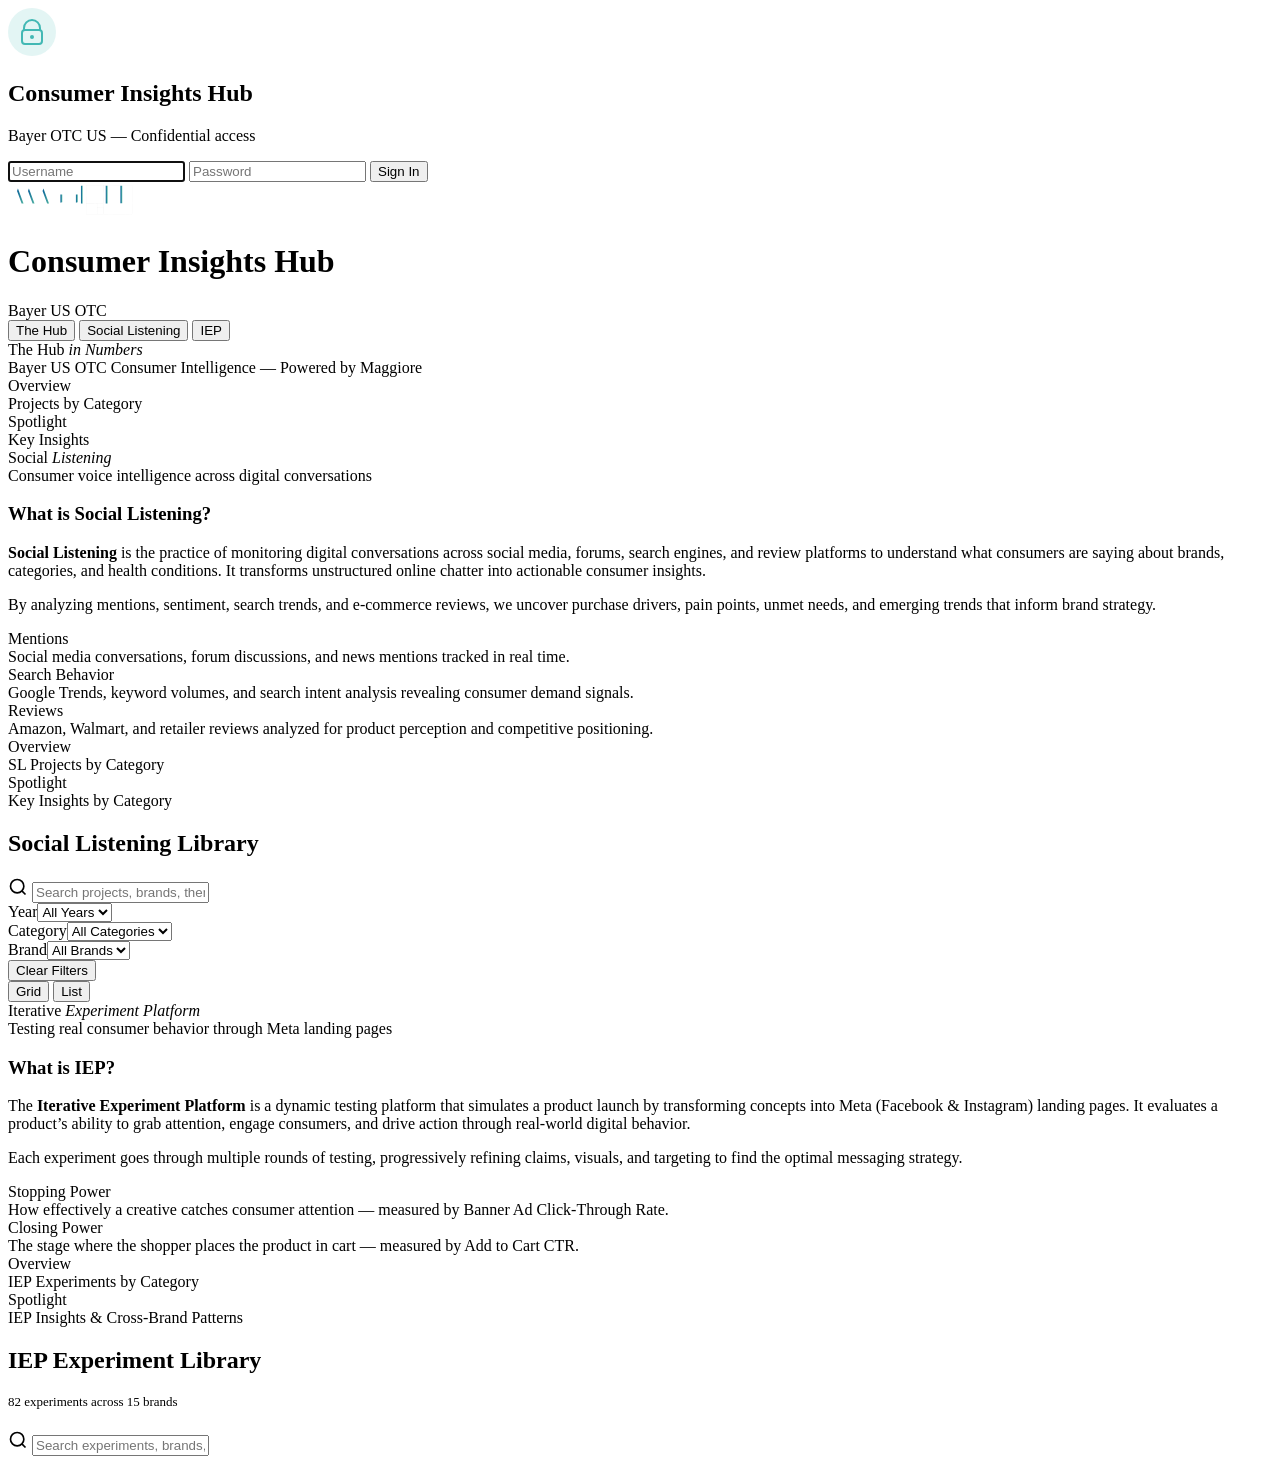
==== index.html @ 6ac65c76 "feat: add index.html" ====
<!DOCTYPE html>
<html lang="en">
<head>
<meta charset="UTF-8">
<meta name="viewport" content="width=device-width, initial-scale=1.0">
<title>Consumer Insights Hub | Bayer OTC &mdash; Maggiore</title>
<link rel="stylesheet" href="style.css">
</head>
<body>
<!-- LOGIN SCREEN -->
<div id="loginOverlay" class="login-overlay">
  <div class="login-box">
    <div class="login-logo">
      <svg width="48" height="48" viewBox="0 0 48 48" fill="none"><circle cx="24" cy="24" r="24" fill="rgba(66,184,180,0.15)"/><path d="M16 20a8 8 0 1116 0v2H16v-2z" fill="none" stroke="#42b8b4" stroke-width="2"/><rect x="14" y="22" width="20" height="14" rx="3" fill="none" stroke="#42b8b4" stroke-width="2"/><circle cx="24" cy="29" r="2" fill="#42b8b4"/></svg>
    </div>
    <h2>Consumer Insights Hub</h2>
    <p>Bayer OTC US &mdash; Confidential access</p>
    <form onsubmit="return handleLogin(event)">
      <input type="text" id="loginUser" placeholder="Username" autocomplete="off" autofocus>
      <input type="password" id="loginPass" placeholder="Password">
      <button type="submit" class="login-btn">Sign In</button>
    </form>
    <div id="loginError" class="login-error"></div>
  </div>
</div>
<header class="header">
  <div class="header-inner">
    <div class="logo-area" onclick="switchPage('home')">
      <div class="logo-mm"><svg id="Capa_1" xmlns="http://www.w3.org/2000/svg" version="1.1" xmlns:xlink="http://www.w3.org/1999/xlink" viewBox="0 0 700 196.1" height="36" width="128">
  <!-- Generator: Adobe Illustrator 29.3.1, SVG Export Plug-In . SVG Version: 2.1.0 Build 151)  -->
  <defs>
    <style>
      .st0 {
        fill: url(#linear-gradient2);
      }

      .st1 {
        fill: none;
        stroke: #ededed;
        stroke-miterlimit: 10;
      }

      .st2 {
        fill: #fff;
      }

      .st3 {
        fill: url(#linear-gradient1);
      }

      .st4 {
        fill: #42b8b4;
      }

      .st5 {
        fill: url(#linear-gradient7);
      }

      .st6 {
        fill: url(#linear-gradient4);
      }

      .st7 {
        fill: url(#linear-gradient5);
      }

      .st8 {
        fill: url(#linear-gradient3);
      }

      .st9 {
        fill: url(#linear-gradient6);
      }

      .st10 {
        fill: url(#linear-gradient);
      }
    </style>
    <linearGradient id="linear-gradient" x1="85.1" y1="-489.7" x2="49.5" y2="-489.7" gradientTransform="translate(0 -413.8) scale(1 -1)" gradientUnits="userSpaceOnUse">
      <stop offset="0" stop-color="#56baa3"/>
      <stop offset="1" stop-color="#035c98"/>
    </linearGradient>
    <linearGradient id="linear-gradient1" x1="145.1" y1="-489.7" x2="109.5" y2="-489.7" gradientTransform="translate(0 -413.8) scale(1 -1)" gradientUnits="userSpaceOnUse">
      <stop offset="0" stop-color="#56baa3"/>
      <stop offset="1" stop-color="#035c98"/>
    </linearGradient>
    <linearGradient id="linear-gradient2" x1="296.7" y1="-504.2" x2="286.7" y2="-504.2" gradientTransform="translate(0 -413.8) scale(1 -1)" gradientUnits="userSpaceOnUse">
      <stop offset="0" stop-color="#56baa3"/>
      <stop offset="1" stop-color="#035c98"/>
    </linearGradient>
    <linearGradient id="linear-gradient3" x1="409" y1="-482.4" x2="399.1" y2="-482.4" gradientTransform="translate(0 -413.8) scale(1 -1)" gradientUnits="userSpaceOnUse">
      <stop offset="0" stop-color="#56baa3"/>
      <stop offset="1" stop-color="#035c98"/>
    </linearGradient>
    <linearGradient id="linear-gradient4" x1="544.5" y1="-482.4" x2="534.6" y2="-482.4" gradientTransform="translate(0 -413.8) scale(1 -1)" gradientUnits="userSpaceOnUse">
      <stop offset="0" stop-color="#56baa3"/>
      <stop offset="1" stop-color="#035c98"/>
    </linearGradient>
    <linearGradient id="linear-gradient5" x1="224.7" y1="-489.7" x2="189" y2="-489.7" gradientTransform="translate(0 -413.8) scale(1 -1)" gradientUnits="userSpaceOnUse">
      <stop offset="0" stop-color="#56baa3"/>
      <stop offset="1" stop-color="#035c98"/>
    </linearGradient>
    <linearGradient id="linear-gradient6" x1="381.4" y1="-504.2" x2="371.4" y2="-504.2" gradientTransform="translate(0 -413.8) scale(1 -1)" gradientUnits="userSpaceOnUse">
      <stop offset="0" stop-color="#56baa3"/>
      <stop offset="1" stop-color="#035c98"/>
    </linearGradient>
    <linearGradient id="linear-gradient7" x1="624.7" y1="-482.4" x2="614.7" y2="-482.4" gradientTransform="translate(0 -413.8) scale(1 -1)" gradientUnits="userSpaceOnUse">
      <stop offset="0" stop-color="#56baa3"/>
      <stop offset="1" stop-color="#035c98"/>
    </linearGradient>
  </defs>
  <rect class="st1" x="523.6" y="20.6" width="155.4" height="155.4"/>
  <rect class="st1" x="427.6" y="20.6" width="96" height="96"/>
  <rect class="st1" x="427.6" y="116.6" width="59.4" height="59.4"/>
  <rect class="st1" x="487" y="139.3" width="36.7" height="36.7"/>
  <path class="st2" d="M476.2,25.6c23.7,0,43,19.3,43,43s-19.3,43-43,43-43-19.3-43-43,19.3-43,43-43M476.2,20.6c-26.5,0-48,21.5-48,48s21.5,48,48,48,48-21.5,48-48-21.5-48-48-48h0Z"/>
  <g>
    <path class="st2" d="M20.9,116.5L54.2,20.6c10.3,27.5,20.6,55,30.9,82.5,9.6-27.5,19.3-55,28.9-82.5,11.9,32,23.9,64,35.8,96h-4.9c-10.2-27.1-20.5-54.2-30.7-81.4-9.7,27.1-19.4,54.2-29.1,81.4-10.2-27.1-20.5-54.2-30.7-81.4l-29,81.3h-4.5Z"/>
    <path class="st10" d="M54.4,35.2c10.2,27.1,20.5,54.2,30.7,81.4-3.5,0-7,0-10.5.1-8.4-22.5-16.7-45.1-25.1-67.6,1.6-4.7,3.3-9.3,4.9-13.9Z"/>
    <path class="st4" d="M52.3,103.2"/>
    <path class="st3" d="M114.4,35.2c10.2,27.1,20.5,54.2,30.7,81.4-3.5,0-7,0-10.5.1-8.4-22.5-16.7-45.1-25.1-67.6,1.6-4.7,3.2-9.3,4.9-13.9Z"/>
  </g>
  <g>
    <path class="st2" d="M300.5,113.4c-5,2-13.7,3.2-18.2,3.2-29.1,0-52.8-21.5-52.8-48s23.6-48,52.8-48,9,.5,13.3,1.6v4.2c-4.3-1.1-8.7-1.7-13.3-1.7-26.7,0-48.3,19.6-48.3,44s21.6,44,48.3,44,9.6-.8,13.9-1.9v-42.4h4.3v45h0Z"/>
    <path class="st0" d="M296.7,110.8c-1.3.4-2.8.8-4.5,1.2-2,.4-3.8.5-5.4.6,0-14.8-.1-29.5-.1-44.3h10v42.5Z"/>
  </g>
  <g>
    <path class="st8" d="M409,116.6h-9.9c0-32-.1-64-.1-96h10v96Z"/>
    <path class="st2" d="M414.3,116.6h-5.3c0-32,0-64-.1-96h5.4v96Z"/>
  </g>
  <g>
    <path class="st2" d="M570.7,69.4h.8c14.9,0,26.9-10.8,26.9-24.4s-11.9-24.4-26.9-24.4h-27v96h4.9v-47h16l33.4,47h5.6l-33.7-47.2ZM549.4,65V25.1h22.1c12.2,0,21.9,9,21.9,20s-9.7,20-21.9,20h-22.1Z"/>
    <path class="st6" d="M544.5,116.6h-9.9c0-32,0-64,0-96h10v96Z"/>
  </g>
  <g>
    <path class="st2" d="M428.7,175.4c0,.1,0,.2-.1.3,0,.1-.2.1-.3.1h-.3c-.1,0-.2,0-.3-.1-.1-.1-.1-.2-.1-.3v-35.4c0-.7.2-1,.5-1s.3.1.5.2c.1.1.3.4.6.7l14.1,19.6,14.1-19.6c.3-.3.5-.6.6-.7s.3-.2.5-.2c.4,0,.5.3.5,1v35.4c0,.1,0,.2-.1.3,0,.1-.2.1-.3.1h-.3c-.1,0-.2,0-.3-.1s-.1-.2-.1-.3v-34.3l-13.3,18.6c-.3.4-.5.7-.8.9-.2.2-.4.3-.5.3s-.3-.1-.5-.3c-.2-.2-.5-.5-.8-.9l-13.3-18.7v34.4h0Z"/>
    <path class="st2" d="M464.9,175.2c-.1.2-.2.4-.3.5s-.2.1-.4.1h-.4c-.2,0-.3,0-.3-.1s0-.2.1-.4l14.6-34.8c.2-.5.4-.9.5-1.1s.3-.3.4-.3.3.1.4.3.3.5.5,1.1l14.6,34.8c.1.2.1.3.1.4s-.1.2-.3.2h-.3c-.2,0-.3,0-.4-.1s-.2-.2-.3-.5l-14.4-34.4-14.1,34.3Z"/>
    <path class="st2" d="M500.6,175.7c0,.1-.2.1-.3.1h-.3c-.1,0-.2,0-.3-.1s-.1-.2-.1-.3v-35c0-.3.1-.5.2-.7.1-.1.3-.2.6-.2h7.4c4,0,7,.8,9,2.5,2.1,1.7,3.1,4.2,3.1,7.4s-.8,4.8-2.3,6.4c-1.6,1.6-3.7,2.7-6.3,3.3l10.7,16.1c.2.3.2.5-.2.5h-.4c-.2,0-.3,0-.4-.1,0-.1-.2-.2-.3-.3l-10.9-16.4c-.1-.2-.1-.3-.1-.4s0-.2.1-.2.2-.1.3-.1c1.6-.2,3.1-.7,4.4-1.4,1.3-.7,2.4-1.7,3.2-3s1.2-2.7,1.2-4.4c0-3-1-5.2-2.9-6.6-1.9-1.5-4.7-2.2-8.4-2.2h-6.5c-.1,0-.2,0-.3.1s-.1.2-.1.3v34.3c0,.2-.1.3-.1.4Z"/>
    <path class="st2" d="M528.7,175.7c0,.1-.2.1-.3.1h-.3c0,0-.2,0-.3-.1s0-.2,0-.3v-35.5c0-.2,0-.3,0-.3,0-.1.2-.1.3-.1h.3c.2,0,.3,0,.3.1s0,.2,0,.3v35.5c0,.1,0,.2,0,.3ZM547.7,139.6c0-.1.3-.1.5-.1h.4c.3,0,.4.1.4.2s0,.2-.2.4l-17.4,17.6,17.7,17.6c.2.2.2.3.2.4s0,.2-.4.2h-.3c-.2,0-.4,0-.5-.1s-.3-.2-.5-.4l-17.2-17.1c-.2-.2-.3-.4-.3-.5s0-.3.3-.5l16.9-17.2c0-.3.3-.5.4-.5Z"/>
    <path class="st2" d="M572.6,174.7c0,.1,0,.2,0,.3v.3c0,.1,0,.2,0,.3,0,.1-.2.1-.3.1h-16.7c-.3,0-.5-.1-.6-.2s-.2-.4-.2-.7v-34.5c0-.3,0-.5.2-.7,0-.1.3-.2.6-.2h16.1c.2,0,.3,0,.3.1s0,.2,0,.3v.3c0,.1,0,.2,0,.3,0,.1-.2.1-.3.1h-15.6c0,0-.2,0-.3.1s0,.2,0,.3v15.4c0,.1,0,.2,0,.3s.2.1.3.1h14.7c.2,0,.3,0,.3.1s0,.2,0,.3v.3c0,.1,0,.2,0,.3,0,.1-.2.1-.3.1h-14.7c0,0-.2,0-.3.1s0,.2,0,.3v16c0,.1,0,.2,0,.3s.2.1.3.1h16.1c.2,0,.3.1.4.1Z"/>
    <path class="st2" d="M601.8,140.5c0,.1-.2.1-.3.1h-11.5c0,0-.2,0-.3.1s0,.2,0,.3v34.3c0,.1,0,.2,0,.3,0,.1-.2.1-.3.1h-.3c0,0-.2,0-.3-.1s0-.2,0-.3v-34.3c0-.2,0-.3,0-.3,0-.1-.2-.1-.3-.1h-11.4c0,0-.2,0-.3-.1s0-.2,0-.3v-.3c0-.2,0-.3,0-.3,0-.1.2-.1.3-.1h24.8c.2,0,.3,0,.3.1s0,.2,0,.3v.3c-.1,0-.1.2-.1.3Z"/>
    <path class="st2" d="M607.9,175.7c0,.1-.2.1-.3.1h-.3c0,0-.2,0-.3-.1s0-.2,0-.3v-35.5c0-.2,0-.3,0-.3,0-.1.2-.1.3-.1h.3c.2,0,.3,0,.3.1s0,.2,0,.3v35.5c0,.1,0,.2,0,.3Z"/>
    <path class="st2" d="M641.4,139.5c0-.1.2-.1.3-.1h.3c.2,0,.3,0,.3.1s0,.2,0,.3v35.4c0,.6-.2.9-.5.9s-.3-.1-.4-.2c-.2-.2-.3-.4-.5-.6l-23-34.2v34.1c0,.1,0,.2,0,.3,0,.1-.2.1-.3.1h-.3c0,0-.2,0-.3-.1s0-.2,0-.3v-35.4c0-.6.2-.9.5-.9s.3.1.4.2c.2.2.3.4.5.6l23,34.2v-34.1c0-.1,0-.2,0-.3Z"/>
    <path class="st2" d="M678.9,172.5c0,.1-.3.3-.5.5-1.9,1.1-3.9,1.9-5.8,2.5-2,.6-4,.8-6.1.8-3.3,0-6.2-.8-8.8-2.3s-4.7-3.6-6.2-6.4-2.3-6-2.3-9.7.7-6.8,2.1-9.7,3.4-5.1,6-6.7,5.6-2.4,9-2.4,4.4.4,6.5,1.2c2.1.8,3.8,1.9,5.3,3.2.2.2.3.3.3.4s0,.2,0,.4v.2c-.2.1-.3.2-.4.2s-.2,0-.3-.1,0-.1-.2-.2c-1.4-1.2-3.1-2.3-5.1-3-2-.8-4-1.2-6.1-1.2-3.2,0-6,.8-8.4,2.3s-4.3,3.6-5.6,6.3c-1.3,2.7-1.9,5.7-1.9,9.1s.7,6.3,2.1,8.9c1.4,2.6,3.3,4.7,5.8,6.1,2.5,1.5,5.3,2.2,8.4,2.2s3.8-.3,5.7-.8,3.6-1.3,5.1-2.2c.2-.1.4-.3.5-.4s0-.3,0-.6v-10.9c0-.2,0-.3,0-.3,0-.1.2-.1.3-.1h.3c.2,0,.3,0,.3.1s0,.2,0,.3v11.5c0,.4,0,.6-.2.8Z"/>
  </g>
  <g>
    <path class="st2" d="M160.2,116.5l33.6-96c11.9,32,23.9,64,35.8,96h-4.9c-10.2-27.1-20.5-54.2-30.7-81.4-9.7,27.1-19.4,54.2-29.1,81.4h-4.7Z"/>
    <path class="st7" d="M193.9,35.2c10.2,27.1,20.5,54.2,30.7,81.4-3.5,0-7,0-10.5.1-8.4-22.5-16.7-45.1-25.1-67.6,1.6-4.7,3.3-9.3,4.9-13.9Z"/>
  </g>
  <g>
    <path class="st2" d="M385.2,113.4c-5,2-13.7,3.2-18.2,3.2-29.1,0-52.8-21.5-52.8-48s23.6-48,52.8-48,9,.5,13.3,1.6v4.2c-4.3-1.1-8.7-1.7-13.3-1.7-26.7,0-48.3,19.6-48.3,44s21.6,44,48.3,44,9.6-.8,13.9-1.9v-42.4h4.3v45h0Z"/>
    <path class="st9" d="M381.4,110.8c-1.3.4-2.8.8-4.5,1.2-2,.4-3.8.5-5.4.6,0-14.8-.1-29.5-.1-44.3h10v42.5Z"/>
  </g>
  <g>
    <path class="st2" d="M629.9,112.1h49.2v4.5h-54.1V20.6h54.1v4.5h-49c0,13.4-.2,26.8-.2,40.2h26.6v4.5h-26.6v42.3h0Z"/>
    <path class="st5" d="M624.7,116.5h-9.9c0-31.9,0-63.9,0-95.8h9.9c0,31.9,0,63.9,0,95.8Z"/>
  </g>
</svg></div>
      <div class="logo-divider"></div>
      <div class="logo-text">
        <h1>Consumer Insights Hub</h1>
        <span>Bayer US OTC</span>
      </div>
    </div>
    <div class="header-nav">
      <button class="nav-btn active" data-page="home" onclick="switchPage('home')">The Hub</button>
      <button class="nav-btn" data-page="sl" onclick="switchPage('sl')">Social Listening</button>
      <button class="nav-btn" data-page="iep" onclick="switchPage('iep')">IEP</button>
    </div>
  </div>
</header>

<!-- ====== PAGE: THE HUB ====== -->
<div id="page-home" class="page-view active">
  <section class="hero" id="hero">
    <div class="hero-inner">
      <div class="hero-top">
        <div>
          <div class="hero-title">The Hub <em>in Numbers</em></div>
          <div class="hero-subtitle">Bayer US OTC Consumer Intelligence &mdash; Powered by Maggiore</div>
        </div>
        <div class="stats-row" id="statsRow"></div>
      </div>
    </div>
  </section>
  <section class="dark-section">
    <div class="dark-inner">
      <div class="section-label">Overview</div>
      <div class="section-heading">Projects by Category</div>
      <div id="homeOV"></div>
    </div>
  </section>
  <section class="insights-section" id="homeInsights">
    <div class="insights-inner reveal">
      <div class="section-label">Spotlight</div>
      <div class="section-heading">Key Insights</div>
      <div class="cat-tabs" id="homeTabs"></div>
      <div class="insights-grid" id="homeIG"></div>
      <div id="homeBD"></div>
    </div>
  </section>
</div>

<!-- ====== PAGE: SOCIAL LISTENING ====== -->
<div id="page-sl" class="page-view">
  <section class="hero">
    <div class="hero-inner">
      <div class="hero-top">
        <div>
          <div class="hero-title">Social <em>Listening</em></div>
          <div class="hero-subtitle">Consumer voice intelligence across digital conversations</div>
        </div>
      </div>
    </div>
  </section>
  <section class="dark-section">
    <div class="dark-inner">
      <div class="method-box" style="border-top: 3px solid var(--accent-cyan);">
        <h3>What is Social Listening?</h3>
        <p><strong style="color: var(--text-white);">Social Listening</strong> is the practice of monitoring digital conversations across social media, forums, search engines, and review platforms to understand what consumers are saying about brands, categories, and health conditions. It transforms unstructured online chatter into actionable consumer insights.</p>
        <p>By analyzing mentions, sentiment, search trends, and e-commerce reviews, we uncover purchase drivers, pain points, unmet needs, and emerging trends that inform brand strategy.</p>
        <div class="metric-row">
          <div class="m-card"><div class="mn">Mentions</div><div class="md">Social media conversations, forum discussions, and news mentions tracked in real time.</div></div>
          <div class="m-card"><div class="mn">Search Behavior</div><div class="md">Google Trends, keyword volumes, and search intent analysis revealing consumer demand signals.</div></div>
          <div class="m-card"><div class="mn">Reviews</div><div class="md">Amazon, Walmart, and retailer reviews analyzed for product perception and competitive positioning.</div></div>
        </div>
      </div>
    </div>
  </section>
  <section class="dark-section" style="padding-top: 0;">
    <div class="dark-inner">
      <div class="section-label">Overview</div>
      <div class="section-heading">SL Projects by Category</div>
      <div class="cat-overview-grid" id="slOV"></div>
    </div>
  </section>
  <section class="insights-section">
    <div class="insights-inner">
      <div class="section-label">Spotlight</div>
      <div class="section-heading">Key Insights by Category</div>
      <div class="cat-tabs" id="slTabs"></div>
      <div class="insights-grid" id="slIG"></div>
      <div id="slBD"></div>
    </div>
  </section>
  <div class="transition-fade"></div>
  <div class="lib-wrap">
    <div class="lib-section" id="slLib">
      <h2 class="lib-title">Social Listening Library</h2>
      <div class="controls">
        <div class="search-bar">
          <svg xmlns="http://www.w3.org/2000/svg" width="20" height="20" viewBox="0 0 24 24" fill="none" stroke="currentColor" stroke-width="2"><circle cx="11" cy="11" r="8"/><line x1="21" y1="21" x2="16.65" y2="16.65"/></svg>
          <input type="text" id="slSearch" placeholder="Search projects, brands, themes...">
        </div>
        <div class="filter-row">
          <div class="filter-group"><label>Year</label><select id="slYear"><option value="">All Years</option></select></div>
          <div class="filter-group"><label>Category</label><select id="slCat"><option value="">All Categories</option></select></div>
          <div class="filter-group"><label>Brand</label><select id="slBrand"><option value="">All Brands</option></select></div>
          <button class="clear-btn" onclick="clearSL()">Clear Filters</button>
          <div class="view-toggle">
            <button id="slGBtn" class="active" onclick="setSLV('grid')">Grid</button>
            <button id="slLBtn" onclick="setSLV('list')">List</button>
          </div>
          <span class="results-count" id="slCount"></span>
        </div>
      </div>
      <div id="slCards"></div>
    </div>
  </div>
</div>

<!-- ====== PAGE: IEP ====== -->
<div id="page-iep" class="page-view">
  <section class="hero">
    <div class="hero-inner">
      <div class="hero-top">
        <div>
          <div class="hero-title">Iterative <em>Experiment Platform</em></div>
          <div class="hero-subtitle">Testing real consumer behavior through Meta landing pages</div>
        </div>
      </div>
    </div>
  </section>
  <section class="dark-section">
    <div class="dark-inner">
      <div class="method-box" style="border-top: 3px solid var(--accent-iep);">
        <h3>What is IEP?</h3>
        <p>The <strong style="color: var(--text-white);">Iterative Experiment Platform</strong> is a dynamic testing platform that simulates a product launch by transforming concepts into Meta (Facebook &amp; Instagram) landing pages. It evaluates a product&rsquo;s ability to grab attention, engage consumers, and drive action through real-world digital behavior.</p>
        <p>Each experiment goes through multiple rounds of testing, progressively refining claims, visuals, and targeting to find the optimal messaging strategy.</p>
        <div class="metric-row">
          <div class="m-card iep"><div class="mn">Stopping Power</div><div class="md">How effectively a creative catches consumer attention &mdash; measured by Banner Ad Click-Through Rate.</div></div>
          <div class="m-card iep"><div class="mn">Closing Power</div><div class="md">The stage where the shopper places the product in cart &mdash; measured by Add to Cart CTR.</div></div>
        </div>
      </div>
    </div>
  </section>
  <section class="dark-section" style="padding-top: 0;">
    <div class="dark-inner">
      <div class="section-label">Overview</div>
      <div class="section-heading">IEP Experiments by Category</div>
      <div class="cat-overview-grid" id="iepOV"></div>
    </div>
  </section>
  <section class="insights-section">
    <div class="insights-inner">
      <div class="section-label">Spotlight</div>
      <div class="section-heading">IEP Insights &amp; Cross-Brand Patterns</div>
      <div class="pat-grid" id="iepPat"></div>
      <div id="iepBI"></div>
    </div>
  </section>
  <div class="transition-fade"></div>
  <div class="iep-lib-white">
    <div class="lib-section">
      <h2 class="lib-title">IEP Experiment Library</h2>
      <div style="font-size: 13px; color: var(--text-muted); margin-bottom: 20px;"><span id="iepCount">82</span> experiments across 15 brands</div>
      <div class="controls">
        <div class="search-bar">
          <svg xmlns="http://www.w3.org/2000/svg" width="20" height="20" viewBox="0 0 24 24" fill="none" stroke="currentColor" stroke-width="2"><circle cx="11" cy="11" r="8"/><line x1="21" y1="21" x2="16.65" y2="16.65"/></svg>
          <input type="text" id="iepSearchInput" placeholder="Search experiments, brands, claims...">
        </div>
      </div>
      <div class="iep-frow" id="iepFR"></div>
      <div class="projects-grid" id="iepLG"></div>
    </div>
  </div>
</div>
<script src="script.js"></script>
</body>
</html>
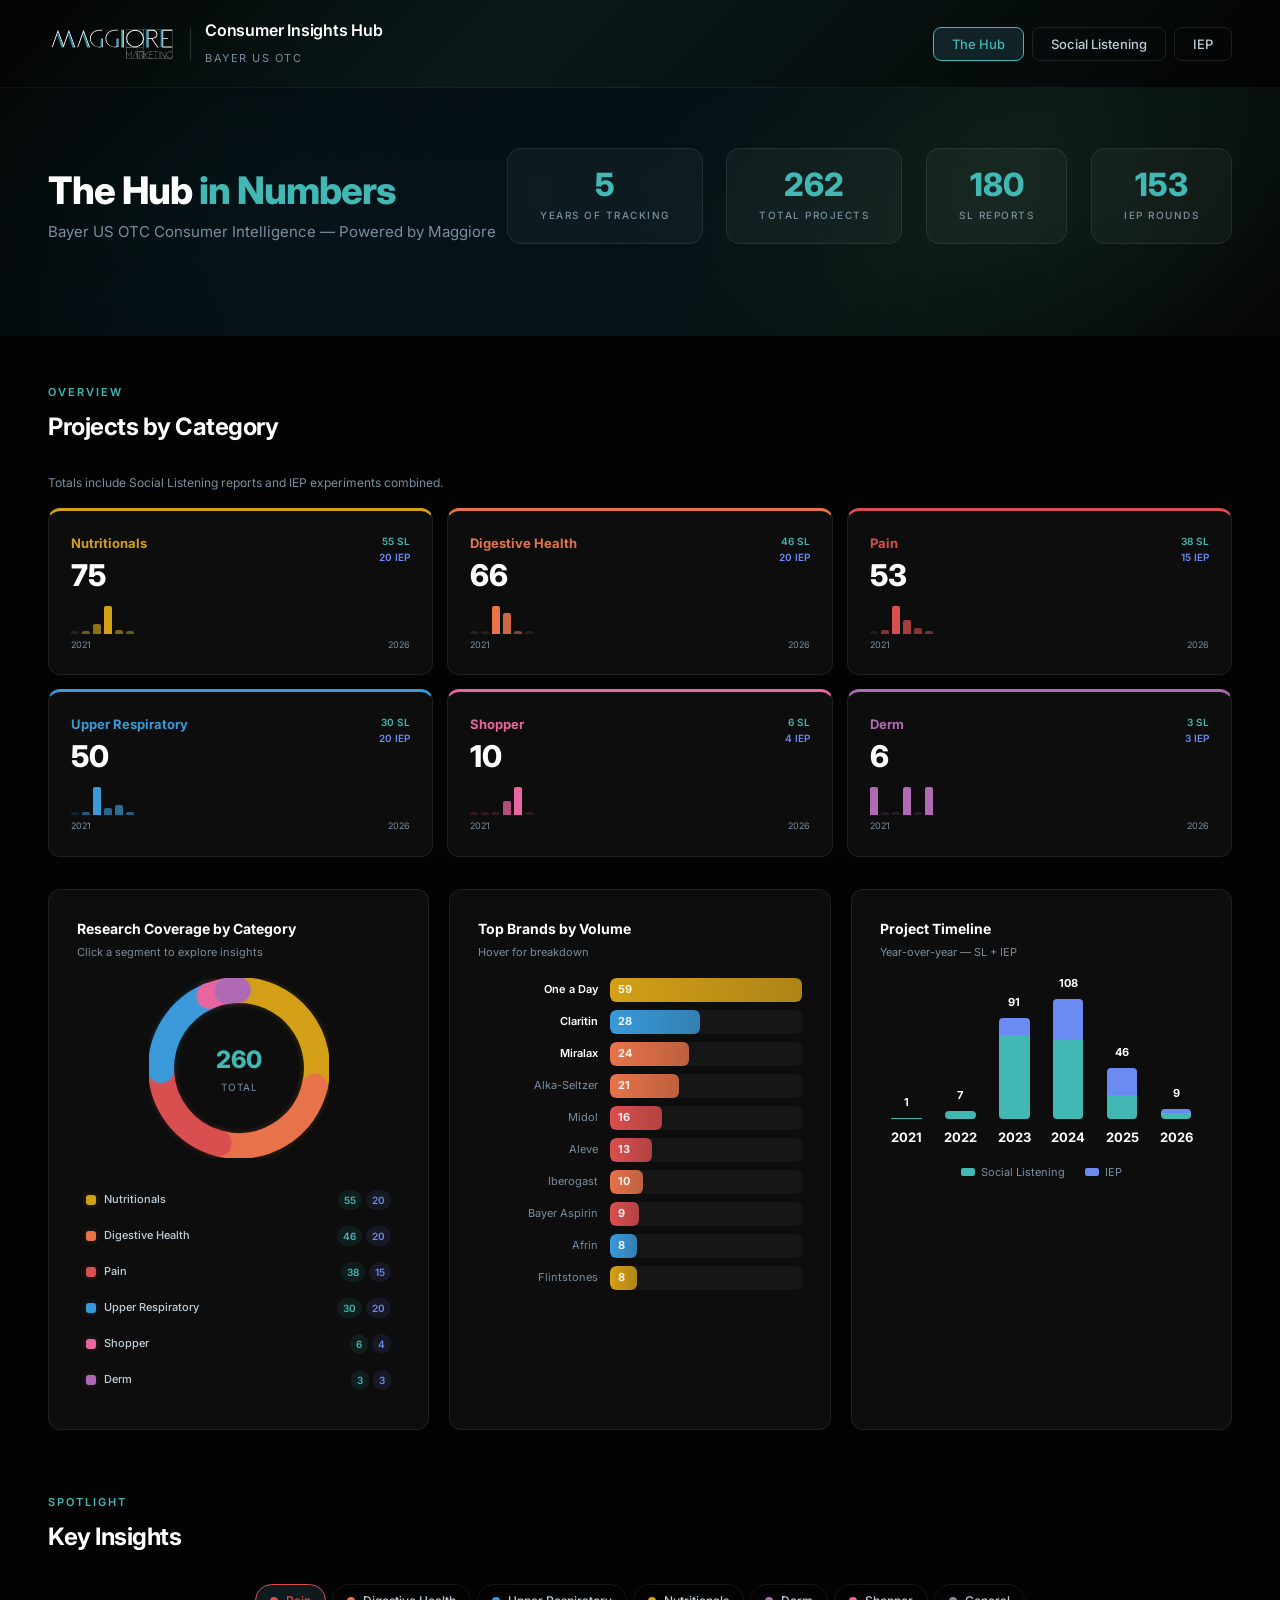
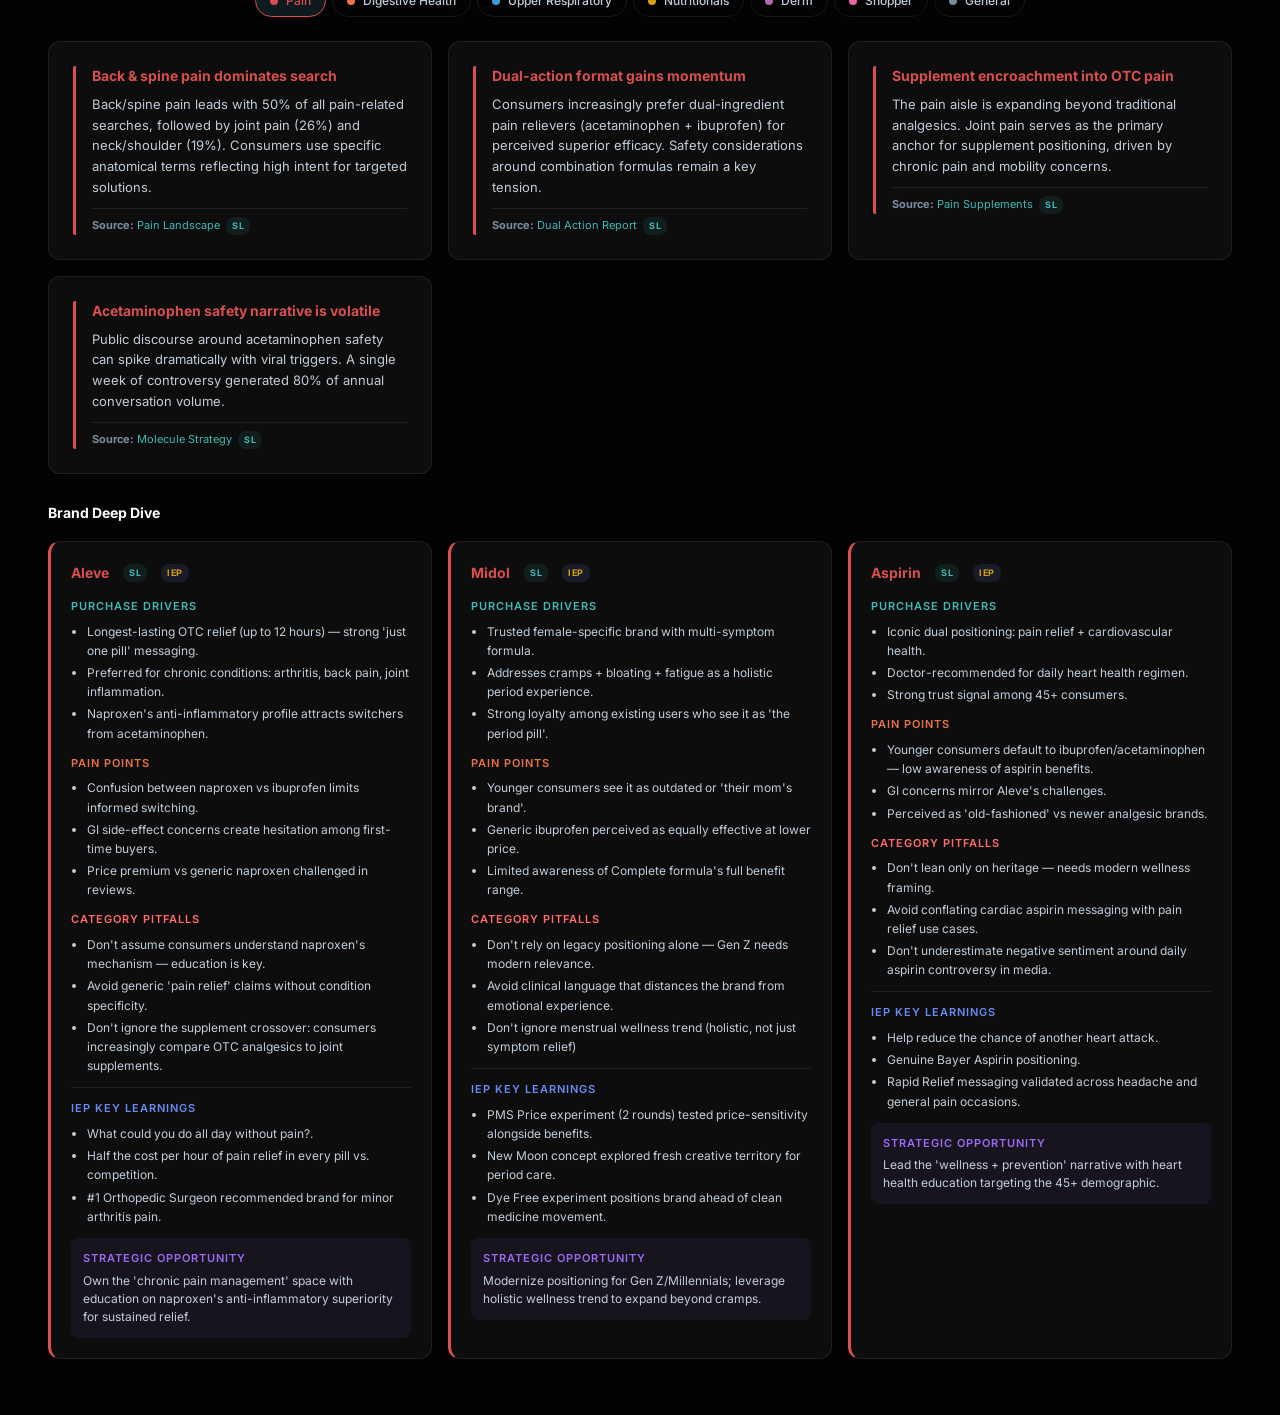
==== commit ab99f0f9: "feat: replace hardcoded auth with intel login system" ====
--- a/index.html
+++ b/index.html
@@ -7,22 +7,14 @@
 <link rel="stylesheet" href="style.css">
 </head>
 <body>
-<!-- LOGIN SCREEN -->
-<div id="loginOverlay" class="login-overlay">
-  <div class="login-box">
-    <div class="login-logo">
-      <svg width="48" height="48" viewBox="0 0 48 48" fill="none"><circle cx="24" cy="24" r="24" fill="rgba(66,184,180,0.15)"/><path d="M16 20a8 8 0 1116 0v2H16v-2z" fill="none" stroke="#42b8b4" stroke-width="2"/><rect x="14" y="22" width="20" height="14" rx="3" fill="none" stroke="#42b8b4" stroke-width="2"/><circle cx="24" cy="29" r="2" fill="#42b8b4"/></svg>
-    </div>
-    <h2>Consumer Insights Hub</h2>
-    <p>Bayer OTC US &mdash; Confidential access</p>
-    <form onsubmit="return handleLogin(event)">
-      <input type="text" id="loginUser" placeholder="Username" autocomplete="off" autofocus>
-      <input type="password" id="loginPass" placeholder="Password">
-      <button type="submit" class="login-btn">Sign In</button>
-    </form>
-    <div id="loginError" class="login-error"></div>
-  </div>
-</div>
+
+  <!-- ══════════ INTEL AUTH ══════════ -->
+  <script>
+    const PROJECT = "maggiore-hub-bayer";
+  </script>
+  <script src="/core/login.js"></script>
+
+
 <header class="header">
   <div class="header-inner">
     <div class="logo-area" onclick="switchPage('home')">
--- a/style.css
+++ b/style.css
@@ -0,0 +1,289 @@
+@import url('https://fonts.googleapis.com/css2?family=Inter:wght@300;400;500;600;700;800;900&display=swap');
+
+:root {
+    --bg-dark: #030303; --bg-darker: #030303; --bg-card: #0d0d0d;
+    --bg-card-hover: #161616; --bg-light: #f4f6f9; --bg-white: #ffffff;
+    --text-white: #ffffff; --text-light: #c0cdd8; --text-muted: #7a8ea0;
+    --accent-cyan: #42b8b4; --accent-teal: #56baa3; --accent-iep: #6B8AF2;
+    --gradient-aurora: linear-gradient(135deg, #030303 0%, #040a10 30%, #030f14 50%, #051412 70%, #030303 100%);
+    --gradient-header: linear-gradient(135deg, #030303 0%, #0a1a1a 40%, #030303 100%);
+    --border-dark: rgba(255,255,255,0.08); --border-light: #e2e8f0;
+    --shadow: 0 4px 20px rgba(0,0,0,0.3); --shadow-light: 0 2px 12px rgba(0,0,0,0.06);
+    --radius: 12px;
+  }
+  * { margin:0; padding:0; box-sizing:border-box; }
+  section { margin: 0; padding: 0; }
+  body {
+    font-family: 'neue-haas-grotesk-display', 'Inter', -apple-system, sans-serif;
+    background: var(--bg-dark); color: #1a2332; line-height: 1.6;
+  }
+  /* HEADER */
+  .header { background: var(--gradient-header); position: sticky; top: 0; z-index: 100; border-bottom: 1px solid rgba(255,255,255,0.05); }
+  .header-inner { max-width: 1440px; margin: 0 auto; padding: 18px 48px; display: flex; align-items: center; justify-content: space-between; }
+  .logo-area { display: flex; align-items: center; gap: 14px; cursor: pointer; }
+  .logo-mm { display: flex; align-items: center; line-height: 1; }
+  .logo-mm svg { height: 36px; width: auto; }
+  .logo-divider { width: 1px; height: 32px; background: rgba(255,255,255,0.15); }
+  .logo-text h1 { font-size: 16px; font-weight: 600; color: var(--text-white); letter-spacing: -0.2px; }
+  .logo-text span { font-size: 11px; color: var(--text-muted); text-transform: uppercase; letter-spacing: 1.5px; }
+  .header-nav { display: flex; gap: 8px; }
+  .nav-btn { padding: 8px 18px; border: 1px solid rgba(255,255,255,0.1); border-radius: 8px; font-size: 13px; font-family: inherit; font-weight: 500; cursor: pointer; background: transparent; color: var(--text-light); transition: all 0.2s; }
+  .nav-btn:hover, .nav-btn.active { background: rgba(106,196,224,0.12); border-color: #42b8b4; color: var(--accent-cyan); }
+  /* HERO */
+  .hero { background: var(--gradient-aurora); padding: 56px 48px 48px; position: relative; overflow: hidden; }
+  .hero::after { content: ''; position: absolute; top: -50%; right: -10%; width: 60%; height: 200%; background: radial-gradient(ellipse, rgba(42,161,152,0.08) 0%, transparent 70%); pointer-events: none; }
+  .hero-inner { max-width: 1440px; margin: 0 auto; position: relative; z-index: 1; }
+  .hero-top { display: flex; justify-content: space-between; align-items: flex-end; margin-bottom: 40px; }
+  .hero-title { font-size: 38px; font-weight: 800; color: var(--text-white); letter-spacing: -1px; line-height: 1.15; }
+  .hero-title em { color: var(--accent-cyan); font-style: normal; }
+  .hero-subtitle { font-size: 15px; color: var(--text-muted); margin-top: 8px; }
+  .stats-row { display: flex; gap: 24px; }
+  .stat-pill { background: rgba(255,255,255,0.05); border: 1px solid var(--border-dark); border-radius: 10px; padding: 16px 28px; text-align: center; backdrop-filter: blur(8px); }
+  .stat-pill .num { font-size: 28px; font-weight: 800; color: var(--accent-cyan); line-height: 1; }
+  .stat-pill .lbl { font-size: 11px; color: var(--text-muted); text-transform: uppercase; letter-spacing: 1px; margin-top: 4px; font-weight: 500; }
+  /* SECTIONS */
+  .section-label { font-size: 11px; text-transform: uppercase; letter-spacing: 2px; color: var(--accent-cyan); font-weight: 600; margin-bottom: 6px; }
+  .section-heading { font-size: 24px; font-weight: 700; color: var(--text-white); margin-bottom: 28px; letter-spacing: -0.5px; }
+  .dark-section { background: var(--bg-darker); padding: 48px 48px 32px; }
+  .dark-inner { max-width: 1440px; margin: 0 auto; }
+  /* CATEGORY OVERVIEW */
+  .cat-overview-grid { display: grid; grid-template-columns: repeat(4, 1fr); gap: 14px; margin-bottom: 32px; }
+  .cat-ov-card { background: var(--bg-card); border: 1px solid var(--border-dark); border-radius: var(--radius); padding: 20px; cursor: pointer; transition: all 0.25s; }
+  .cat-ov-card:hover { background: var(--bg-card-hover); transform: translateY(-2px); }
+  /* INSIGHTS */
+  .insights-section { background: var(--bg-darker); padding: 0 48px 56px; }
+  .insights-inner { max-width: 1440px; margin: 0 auto; }
+  .cat-tabs { display: flex; gap: 6px; margin-bottom: 24px; justify-content: center; }
+  .cat-tab { padding: 8px 14px; border: 1px solid rgba(255,255,255,0.08); border-radius: 24px; font-size: 12px; font-family: inherit; font-weight: 500; cursor: pointer; background: transparent; color: var(--text-light); transition: all 0.25s; white-space: nowrap; display: flex; align-items: center; gap: 8px; }
+  .cat-tab:hover { background: rgba(255,255,255,0.05); }
+  .cat-tab.active { background: rgba(106,196,224,0.12); border-color: var(--accent-cyan); color: var(--accent-cyan); }
+  .cat-dot { width: 8px; height: 8px; border-radius: 50%; }
+  .insights-grid { display: grid; grid-template-columns: repeat(auto-fill, minmax(300px, 1fr)); gap: 16px; margin-bottom: 24px; }
+  .insight-card { background: var(--bg-card); border: 1px solid var(--border-dark); border-radius: var(--radius); padding: 24px; transition: all 0.25s; position: relative; overflow: hidden; }
+  .insight-card:hover { background: var(--bg-card-hover); transform: translateY(-2px); box-shadow: var(--shadow); }
+  .insight-card h4 { font-size: 14px; font-weight: 700; color: var(--text-white); margin-bottom: 8px; line-height: 1.4; }
+  .insight-card p { font-size: 13px; color: var(--text-light); line-height: 1.6; }
+  .insight-source { font-size: 11px; color: var(--text-muted); margin-top: 10px; padding-top: 8px; border-top: 1px solid var(--border-dark); }
+  .src-badge { display: inline-block; padding: 2px 6px; border-radius: 8px; font-size: 9px; font-weight: 700; text-transform: uppercase; letter-spacing: 0.5px; margin-left: 6px; }
+  .src-sl { background: rgba(42,161,152,0.12); color: #42b8b4; }
+  .src-iep { background: rgba(107,138,242,0.12); color: #D4A017; }
+  /* CHARTS */
+  .chart-row { display: grid; grid-template-columns: repeat(2, 1fr); gap: 20px; margin-bottom: 32px; }
+  .chart-card { background: var(--bg-card); border: 1px solid var(--border-dark); border-radius: var(--radius); padding: 24px; }
+  .chart-card h4 { font-size: 14px; font-weight: 700; color: var(--text-white); margin-bottom: 16px; }
+  .bar-row { display: flex; align-items: center; gap: 12px; margin-bottom: 8px; }
+  .bar-lbl { font-size: 11px; color: var(--text-muted); min-width: 120px; text-align: right; }
+  .bar-track { flex: 1; height: 24px; background: rgba(255,255,255,0.04); border-radius: 6px; overflow: hidden; position: relative; }
+  .bar-fill { height: 100%; border-radius: 6px; transition: width 0.8s ease; display: flex; align-items: center; padding-left: 8px; }
+  .bar-val { font-size: 11px; font-weight: 700; color: rgba(255,255,255,0.9); }
+  /* METHOD INTRO */
+  .method-box { background: var(--bg-card); border: 1px solid var(--border-dark); border-radius: var(--radius); padding: 32px; margin-bottom: 40px; }
+  .method-box h3 { font-size: 18px; color: var(--accent-cyan); margin-bottom: 16px; font-weight: 700; }
+  .method-box p { font-size: 13px; color: var(--text-light); line-height: 1.7; margin-bottom: 12px; }
+  .metric-row { display: grid; grid-template-columns: repeat(3, 1fr); gap: 16px; margin-top: 20px; }
+  .m-card { background: rgba(42,161,152,0.06); border: 1px solid rgba(42,161,152,0.15); border-radius: 10px; padding: 20px; text-align: center; }
+  .m-card.gold { background: rgba(212,160,23,0.06); border-color: rgba(107,138,242,0.15); }
+  .m-card .mi { font-size: 28px; margin-bottom: 8px; }
+  .m-card .mn { font-size: 14px; font-weight: 700; color: var(--accent-cyan); margin-bottom: 6px; }
+  .m-card.iep .mn { color: var(--accent-iep); }
+  .m-card .md { font-size: 12px; color: var(--text-muted); line-height: 1.5; }
+  /* PATTERNS */
+  .pat-grid { display: grid; grid-template-columns: repeat(2, 1fr); gap: 12px; margin-bottom: 32px; }
+  .pat-card { background: var(--bg-card); border: 1px solid var(--border-dark); border-radius: 10px; padding: 16px; font-size: 12px; color: var(--text-light); line-height: 1.6; border-left: 3px solid var(--accent-iep); }
+  .pat-num { display: inline-block; width: 22px; height: 22px; background: rgba(107,138,242,0.15); color: var(--accent-iep); border-radius: 50%; text-align: center; line-height: 22px; font-size: 11px; font-weight: 700; margin-right: 8px; }
+  /* VIEWS */
+  .page-view { display: none; }
+  .page-view.active { display: block; }
+  /* TRANSITION */
+  .transition-fade { height: 80px; background: linear-gradient(180deg, var(--bg-darker) 0%, var(--bg-light) 100%); }
+  /* LIBRARY (light bg) */
+  .lib-wrap { background: var(--bg-light); }
+  .lib-section { max-width: 1440px; margin: 0 auto; padding: 0 48px 60px; }
+  .lib-title { font-size: 24px; font-weight: 700; color: #1a2332; margin-bottom: 28px; letter-spacing: -0.5px; }
+  .controls { margin-bottom: 28px; display: flex; flex-direction: column; gap: 14px; }
+  .search-bar { position: relative; }
+  .search-bar input { width: 100%; padding: 14px 20px 14px 48px; border: 2px solid var(--border-light); border-radius: var(--radius); font-size: 15px; font-family: inherit; background: var(--bg-white); transition: all 0.2s; outline: none; color: #1a2332; }
+  .search-bar input:focus { border-color: var(--accent-teal); box-shadow: 0 0 0 4px rgba(42,161,152,0.1); }
+  .search-bar svg { position: absolute; left: 16px; top: 50%; transform: translateY(-50%); color: var(--text-muted); pointer-events: none; }
+  .filter-row { display: flex; gap: 12px; align-items: center; flex-wrap: wrap; }
+  .filter-group { display: flex; flex-direction: column; gap: 4px; }
+  .filter-group label { font-size: 11px; text-transform: uppercase; letter-spacing: 1px; color: var(--text-muted); font-weight: 600; }
+  .filter-group select { padding: 10px 16px; border: 2px solid var(--border-light); border-radius: 8px; font-size: 13px; font-family: inherit; background: var(--bg-white); color: #1a2332; cursor: pointer; }
+  .clear-btn { padding: 10px 20px; border: 1px solid var(--border-light); border-radius: 8px; font-size: 13px; font-family: inherit; font-weight: 500; background: var(--bg-white); color: #1a2332; cursor: pointer; margin-top: 22px; }
+  .clear-btn:hover { background: var(--bg-light); border-color: var(--accent-teal); }
+  .view-toggle { display: flex; gap: 2px; margin-top: 22px; }
+  .view-toggle button { padding: 8px 16px; border: 1px solid var(--border-light); background: var(--bg-white); color: #1a2332; font-family: inherit; font-size: 13px; font-weight: 500; cursor: pointer; }
+  .view-toggle button:first-child { border-radius: 8px 0 0 8px; }
+  .view-toggle button:last-child { border-radius: 0 8px 8px 0; }
+  .view-toggle button.active { background: var(--accent-teal); color: white; border-color: var(--accent-teal); }
+  .results-count { font-size: 13px; color: var(--text-muted); margin-top: 22px; white-space: nowrap; }
+  /* CARDS */
+  .projects-grid { display: grid; grid-template-columns: repeat(auto-fill, minmax(380px, 1fr)); gap: 20px; margin-bottom: 40px; }
+  .projects-list { display: flex; flex-direction: column; gap: 12px; }
+  .project-card { background: var(--bg-white); border: 1px solid var(--border-light); border-radius: var(--radius); padding: 20px; transition: all 0.2s; }
+  .project-card:hover { box-shadow: var(--shadow-light); transform: translateY(-2px); }
+  .brand-label { display: inline-block; background: var(--accent-teal); color: white; padding: 3px 10px; border-radius: 4px; font-size: 10px; font-weight: 700; text-transform: uppercase; letter-spacing: 0.6px; }
+  .card-title { font-size: 13px; font-weight: 600; color: #1a2332; line-height: 1.4; }
+  .card-summary { font-size: 12px; color: #4a5568; line-height: 1.5; margin-top: 6px; }
+  .card-keywords { display: flex; flex-wrap: wrap; gap: 4px; margin-top: 8px; }
+  .kw-tag { background: rgba(42,161,152,0.08); color: #2aa198; padding: 3px 8px; border-radius: 6px; font-size: 10px; font-weight: 500; }
+  .card-requestor { font-size: 11px; color: var(--text-muted); margin-top: 6px; }
+  .card-footer { display: flex; justify-content: space-between; align-items: center; margin-top: 12px; padding-top: 10px; border-top: 1px solid var(--border-light); }
+  .tools-list { display: flex; gap: 6px; flex-wrap: wrap; }
+  .tool-tag { background: var(--bg-light); padding: 4px 10px; border-radius: 6px; font-size: 10px; font-weight: 500; color: #4a5568; }
+  .link-btn { display: inline-flex; align-items: center; gap: 4px; padding: 6px 14px; border-radius: 8px; font-size: 12px; font-weight: 600; color: var(--accent-teal); background: rgba(42,161,152,0.08); text-decoration: none; transition: all 0.2s; white-space: nowrap; }
+  .link-btn:hover { background: rgba(42,161,152,0.15); }
+  .badge { display: inline-block; padding: 3px 8px; border-radius: 10px; font-size: 10px; font-weight: 600; color: white; }
+  /* IEP LIB */
+  .iep-lib { background: var(--bg-darker); padding: 0 48px 56px; }
+  .iep-lib-inner { max-width: 1440px; margin: 0 auto; }
+  .iep-frow { display: flex; gap: 8px; margin-bottom: 20px; flex-wrap: wrap; }
+  .iep-fbtn { padding: 6px 14px; font-size: 12px; border: 1px solid var(--border-dark); background: var(--bg-card); color: var(--text-muted); border-radius: 20px; cursor: pointer; transition: all 0.2s; font-family: inherit; }
+  .iep-fbtn:hover { background: rgba(255,255,255,0.06); color: var(--text-light); border-color: rgba(255,255,255,0.15); }
+  .iep-fbtn.active { background: rgba(107,138,242,0.12); color: var(--accent-iep); border-color: rgba(107,138,242,0.3); }
+  .iep-grid { display: grid; grid-template-columns: repeat(auto-fill, minmax(300px, 1fr)); gap: 14px; }
+  .iep-card { background: var(--bg-card); border: 1px solid var(--border-dark); border-radius: var(--radius); padding: 16px; transition: all 0.25s; }
+  .iep-card:hover { background: var(--bg-card-hover); transform: translateY(-1px); }
+
+  /* IEP Library - white background like SL */
+  .iep-lib-white { background: var(--bg-light); }
+  .iep-lib-white .lib-section { max-width: 1440px; margin: 0 auto; padding: 0 48px 60px; }
+
+  /* ===== ENHANCED ANIMATIONS ===== */
+  @keyframes fadeUp { from { opacity: 0; transform: translateY(20px); } to { opacity: 1; transform: translateY(0); } }
+  @keyframes slideIn { from { opacity: 0; transform: translateX(-16px); } to { opacity: 1; transform: translateX(0); } }
+  @keyframes barGrow { from { width: 0; } to { width: var(--target-width); } }
+  @keyframes donutIn { from { opacity: 0; stroke-dashoffset: 300; } to { opacity: 1; stroke-dashoffset: 0; } }
+  @keyframes pulse { 0%,100% { opacity: 0.6; } 50% { opacity: 1; } }
+  @keyframes shimmer { 0% { background-position: -200% 0; } 100% { background-position: 200% 0; } }
+  @keyframes float { 0%,100% { transform: translateY(0); } 50% { transform: translateY(-6px); } }
+  @keyframes glowPulse { 0%,100% { box-shadow: 0 0 20px rgba(42,184,180,0.08); } 50% { box-shadow: 0 0 40px rgba(42,184,180,0.18); } }
+  @keyframes scaleIn { from { opacity: 0; transform: scale(0.85); } to { opacity: 1; transform: scale(1); } }
+  @keyframes countUp { from { opacity: 0; transform: translateY(10px); } to { opacity: 1; transform: translateY(0); } }
+
+  /* SCROLL REVEAL */
+  .reveal { opacity: 0; transform: translateY(30px); transition: opacity 0.7s ease, transform 0.7s ease; }
+  .reveal.visible { opacity: 1; transform: translateY(0); }
+
+  /* ENHANCED HERO */
+  .hero { background: var(--gradient-aurora); padding: 60px 48px 52px; position: relative; overflow: hidden; }
+  .hero::before { content: ''; position: absolute; top: 0; left: 0; right: 0; bottom: 0;
+    background: radial-gradient(ellipse 800px 600px at 20% 50%, rgba(42,184,180,0.06) 0%, transparent 70%),
+                radial-gradient(ellipse 600px 400px at 80% 30%, rgba(212,160,23,0.04) 0%, transparent 70%);
+    pointer-events: none; animation: pulse 8s ease-in-out infinite; }
+  .hero::after { content: ''; position: absolute; top: -50%; right: -10%; width: 60%; height: 200%; background: radial-gradient(ellipse, rgba(42,161,152,0.06) 0%, transparent 70%); pointer-events: none; }
+
+  /* ENHANCED STAT PILLS */
+  .stat-pill { background: rgba(255,255,255,0.04); border: 1px solid rgba(255,255,255,0.08); border-radius: 14px;
+    padding: 20px 32px; text-align: center; backdrop-filter: blur(12px); transition: all 0.35s ease;
+    position: relative; overflow: hidden; }
+  .stat-pill::before { content: ''; position: absolute; top: 0; left: 0; right: 0; height: 2px;
+    background: linear-gradient(90deg, transparent, var(--accent-cyan), transparent); opacity: 0; transition: opacity 0.3s; }
+  .stat-pill:hover::before { opacity: 1; }
+  .stat-pill:hover { background: rgba(42,184,180,0.06); border-color: rgba(42,184,180,0.2); transform: translateY(-3px);
+    box-shadow: 0 8px 32px rgba(42,184,180,0.1); }
+  .stat-pill .num { font-size: 32px; font-weight: 800; color: var(--accent-cyan); line-height: 1; }
+  .stat-pill .lbl { font-size: 10px; color: var(--text-muted); text-transform: uppercase; letter-spacing: 1.5px; margin-top: 6px; font-weight: 500; }
+  .stat-pill .stat-icon { font-size: 20px; margin-bottom: 6px; opacity: 0.7; }
+
+  /* ENHANCED CATEGORY CARDS */
+  .cat-ov-card { background: var(--bg-card); border: 1px solid var(--border-dark); border-radius: var(--radius);
+    padding: 22px; cursor: pointer; transition: all 0.35s ease; position: relative; overflow: hidden; }
+  .cat-ov-card::after { content: ''; position: absolute; inset: 0; border-radius: var(--radius);
+    opacity: 0; transition: opacity 0.35s; pointer-events: none; }
+  .cat-ov-card:hover { transform: translateY(-4px); box-shadow: 0 12px 40px rgba(0,0,0,0.3); }
+  .cat-ov-card:hover::after { opacity: 1; }
+
+  /* FLOATING TOOLTIP */
+  .float-tooltip { position: fixed; z-index: 9999; pointer-events: none; background: rgba(13,13,13,0.95);
+    border: 1px solid rgba(255,255,255,0.12); border-radius: 10px; padding: 12px 16px; font-size: 12px;
+    color: var(--text-light); backdrop-filter: blur(16px); box-shadow: 0 8px 32px rgba(0,0,0,0.5);
+    opacity: 0; transition: opacity 0.2s; max-width: 240px; }
+  .float-tooltip.show { opacity: 1; }
+
+  /* ENHANCED INSIGHT CARDS */
+  .insight-card { background: var(--bg-card); border: 1px solid var(--border-dark); border-radius: var(--radius);
+    padding: 24px; transition: all 0.35s ease; position: relative; overflow: hidden; }
+  .insight-card::before { content: ''; position: absolute; top: 0; left: 0; right: 0; height: 1px;
+    background: linear-gradient(90deg, transparent 0%, rgba(42,184,180,0.4) 50%, transparent 100%);
+    opacity: 0; transition: opacity 0.35s; }
+  .insight-card:hover { background: var(--bg-card-hover); transform: translateY(-3px);
+    box-shadow: 0 8px 32px rgba(0,0,0,0.3); border-color: rgba(255,255,255,0.12); }
+  .insight-card:hover::before { opacity: 1; }
+
+  /* ENHANCED CHART CARDS */
+  .chart-card { background: var(--bg-card); border: 1px solid var(--border-dark); border-radius: var(--radius);
+    padding: 28px; transition: all 0.3s ease; }
+  .chart-card:hover { border-color: rgba(255,255,255,0.12); box-shadow: 0 4px 24px rgba(0,0,0,0.2); }
+
+  /* SPARKLINE */
+  .sparkline-container { display: flex; align-items: flex-end; gap: 3px; height: 32px; margin-top: 12px; }
+  .spark-bar { border-radius: 2px 2px 0 0; transition: all 0.3s ease; min-width: 6px; position: relative; }
+  .spark-bar:hover { filter: brightness(1.3); transform: scaleY(1.15); transform-origin: bottom; }
+
+  /* PROGRESS RINGS */
+  .progress-ring { transition: stroke-dashoffset 0.8s ease; }
+
+  /* METHODOLOGY TYPE CHIPS */
+  .method-chip { display: inline-flex; align-items: center; gap: 4px; padding: 4px 10px; border-radius: 20px;
+    font-size: 10px; font-weight: 600; letter-spacing: 0.3px; }
+  /* LOGIN SCREEN */
+  .login-overlay { position:fixed; top:0; left:0; width:100%; height:100%; background:var(--gradient-aurora); z-index:9999; display:flex; align-items:center; justify-content:center; }
+  .login-overlay.hidden { display:none; }
+  .login-box { background:var(--bg-card); border:1px solid var(--border-dark); border-radius:16px; padding:48px 40px; width:380px; text-align:center; box-shadow:0 20px 60px rgba(0,0,0,0.5); }
+  .login-box .login-logo { margin-bottom:24px; }
+  .login-box h2 { color:var(--text-white); font-size:20px; font-weight:600; margin-bottom:8px; }
+  .login-box p { color:var(--text-muted); font-size:13px; margin-bottom:28px; }
+  .login-box input { width:100%; padding:12px 16px; background:rgba(255,255,255,0.06); border:1px solid rgba(255,255,255,0.12); border-radius:8px; color:var(--text-white); font-size:14px; font-family:inherit; margin-bottom:12px; outline:none; transition:border 0.2s; }
+  .login-box input:focus { border-color:var(--accent-cyan); }
+  .login-box input::placeholder { color:var(--text-muted); }
+  .login-btn { width:100%; padding:12px; background:linear-gradient(135deg,var(--accent-cyan),var(--accent-teal)); color:#fff; border:none; border-radius:8px; font-size:14px; font-weight:600; cursor:pointer; font-family:inherit; transition:opacity 0.2s; margin-top:8px; }
+  .login-btn:hover { opacity:0.9; }
+  .login-error { color:#ff6b6b; font-size:12px; margin-top:12px; min-height:18px; }
+  .main-content.locked { filter:blur(8px); pointer-events:none; }
+
+/* ══════════════════════════════════════════
+   RESPONSIVE — Tablet (≤900px)
+══════════════════════════════════════════ */
+@media (max-width: 900px) {
+  .header-inner { padding: 14px 20px; }
+  .hero { padding: 36px 20px 32px; }
+  .hero-title { font-size: 26px; }
+  .hero-top { flex-direction: column; align-items: flex-start; gap: 16px; }
+  .dark-section { padding: 32px 20px 24px; }
+  .insights-section { padding: 0 20px 40px; }
+  .lib-section { padding: 0 20px 40px; }
+  .iep-lib { padding: 0 20px 40px; }
+  .cat-overview-grid { grid-template-columns: repeat(2, 1fr); }
+  .cat-tabs { flex-wrap: wrap; justify-content: flex-start; }
+  .login-box { width: 90%; max-width: 380px; padding: 36px 24px; }
+}
+
+/* ══════════════════════════════════════════
+   RESPONSIVE — Mobile (≤600px)
+══════════════════════════════════════════ */
+@media (max-width: 600px) {
+  .header-inner { padding: 12px 16px; }
+  .logo-mm svg { height: 28px; }
+  .hero { padding: 28px 16px 24px; }
+  .hero-title { font-size: 22px; letter-spacing: -0.5px; }
+  .hero-top { gap: 12px; }
+  .section-heading { font-size: 18px; margin-bottom: 20px; }
+  .dark-section { padding: 24px 16px 20px; }
+  .insights-section { padding: 0 16px 32px; }
+  .lib-section { padding: 0 16px 32px; }
+  .iep-lib { padding: 0 16px 32px; }
+  .cat-overview-grid { grid-template-columns: 1fr 1fr; gap: 10px; }
+  .cat-tabs { flex-wrap: nowrap; overflow-x: auto; -webkit-overflow-scrolling: touch; padding-bottom: 6px; justify-content: flex-start; }
+  .cat-tab { flex-shrink: 0; }
+  .insight-card { padding: 16px; }
+  .bar-lbl { min-width: 80px; font-size: 10px; }
+  .chart-grid, .charts-row { grid-template-columns: 1fr !important; }
+  .chart-card { padding: 16px; }
+  .login-box { width: 92%; padding: 28px 20px; border-radius: 12px; }
+  .login-box h2 { font-size: 17px; }
+  .controls { gap: 10px; }
+  .iep-frow { gap: 6px; }
+  .iep-fbtn { font-size: 11px; padding: 5px 10px; }
+  .table-wrap, table { overflow-x: auto; -webkit-overflow-scrolling: touch; display: block; }
+}
